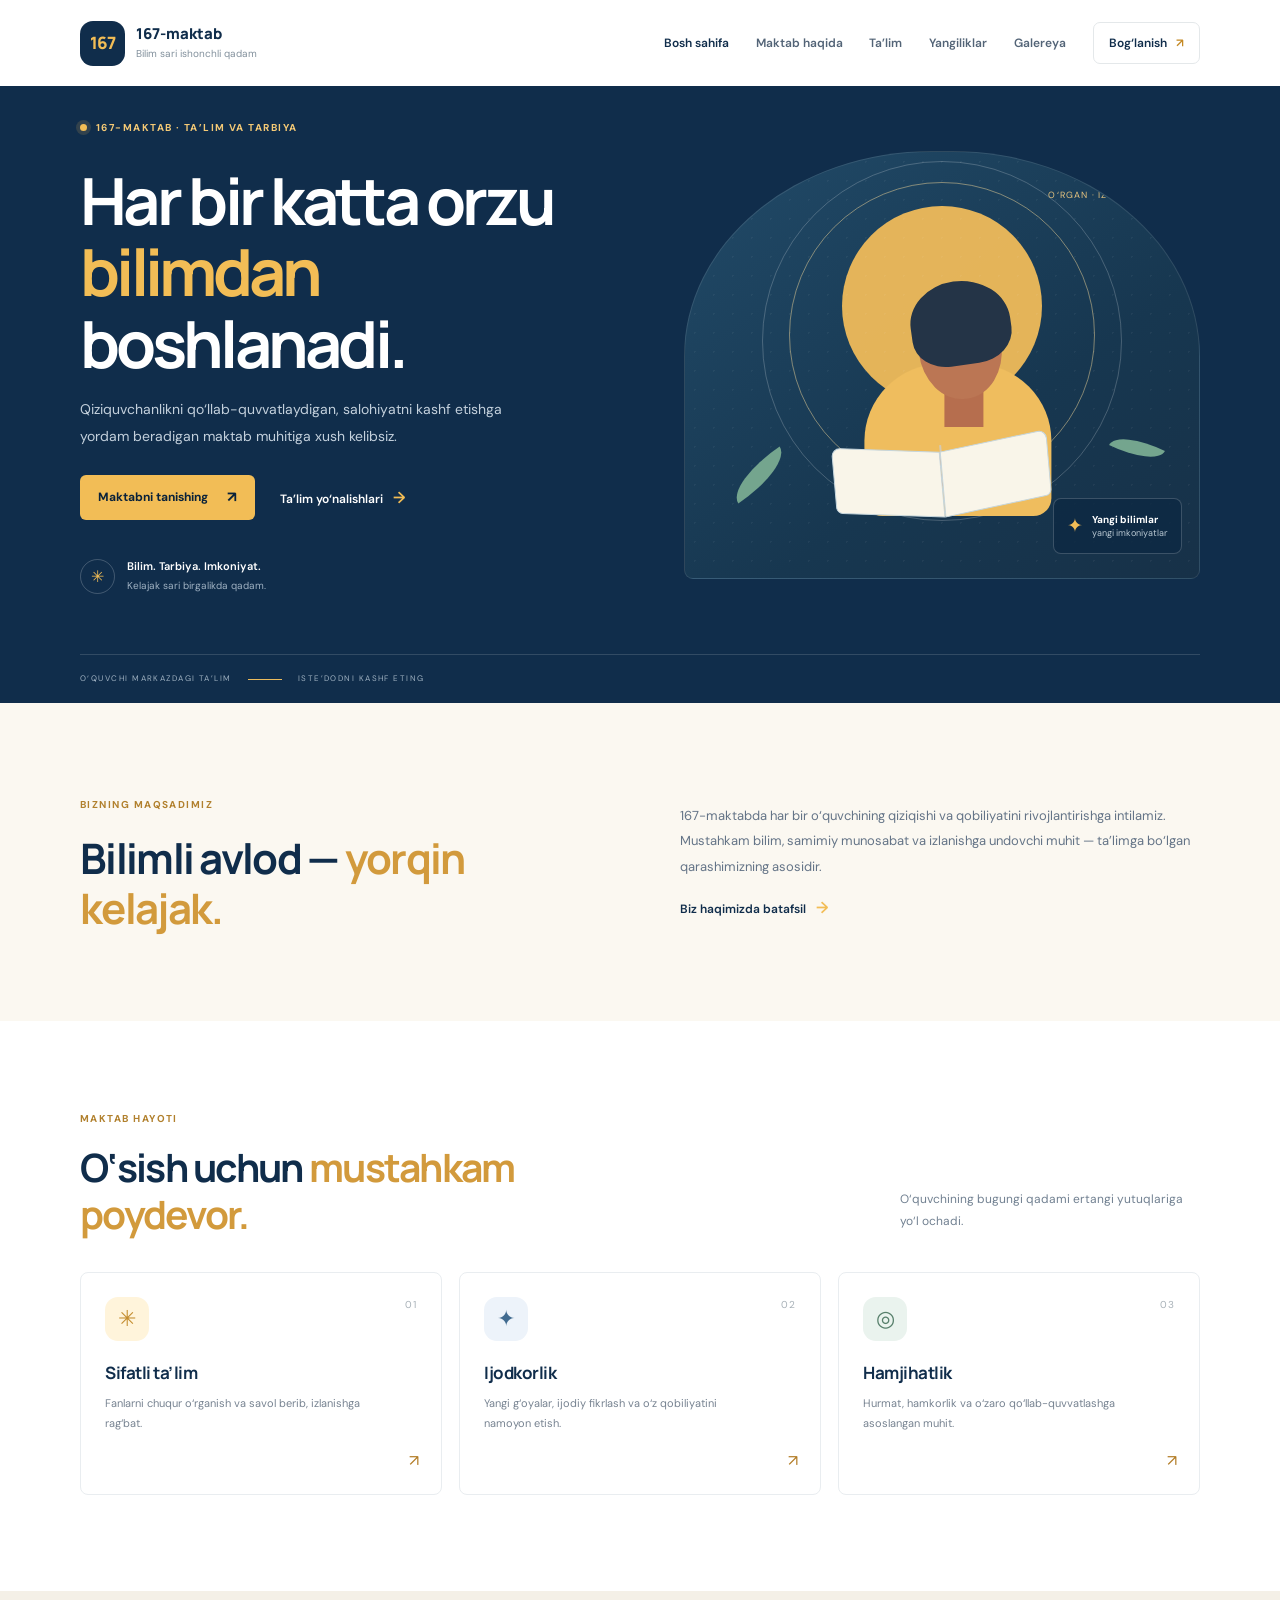
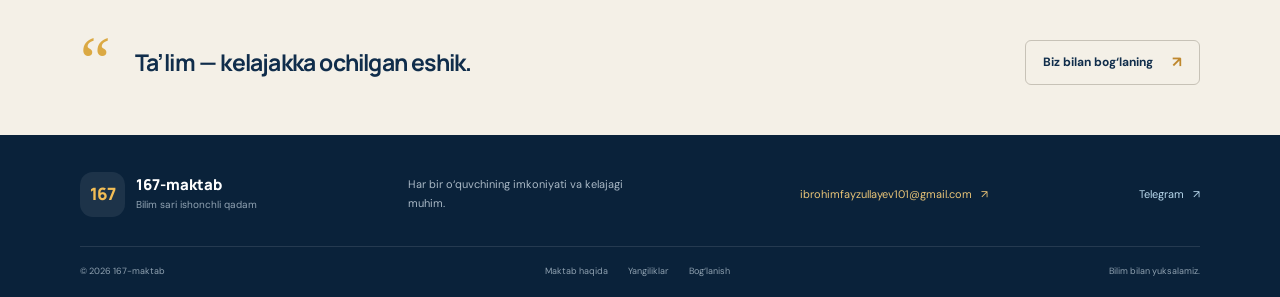
==== index.html @ f27f5467 "167-maktab" ====
<!doctype html>
<html lang="uz">
<head>
  <meta charset="utf-8">
  <meta name="viewport" content="width=device-width, initial-scale=1">
  <meta name="theme-color" content="#102d4b">
  <meta name="description" content="Toshkent shahridagi 167-maktabning rasmiy veb-sayti. Ta'lim, maktab hayoti va bog'lanish ma'lumotlari.">
  <title>167-maktab | Bilim sari ishonchli qadam</title>
  <link rel="preconnect" href="https://fonts.googleapis.com">
  <link rel="preconnect" href="https://fonts.gstatic.com" crossorigin>
  <link href="https://fonts.googleapis.com/css2?family=DM+Sans:wght@400;500;600;700&family=Manrope:wght@400;500;600;700;800&display=swap" rel="stylesheet">
  <link rel="stylesheet" href="styles.css">
  <script src="script.js" defer></script>
</head>
<body>
  <header class="site-header">
    <div class="container header-inner">
      <a class="brand" href="index.html" aria-label="167-maktab bosh sahifasi">
        <span class="brand-mark">167</span>
        <span class="brand-copy"><strong>167-maktab</strong><small>Bilim sari ishonchli qadam</small></span>
      </a>
      <button class="menu-toggle" type="button" aria-label="Menyuni ochish" aria-expanded="false"><span></span><span></span></button>
      <nav class="main-nav" aria-label="Asosiy navigatsiya">
        <a class="active" aria-current="page" href="index.html">Bosh sahifa</a><a href="maktab.html">Maktab haqida</a><a href="talim.html">Ta’lim</a><a href="yangiliklar.html">Yangiliklar</a><a href="galereya.html">Galereya</a><a class="nav-contact" href="boglanish.html">Bog‘lanish <span aria-hidden="true">↗</span></a>
      </nav>
    </div>
  </header>
  <main>
    <section class="hero">
      <div class="hero-grid container">
        <div class="hero-copy">
          <span class="eyebrow"><span class="eyebrow-dot"></span> 167-MAKTAB · TA’LIM VA TARBIYA</span>
          <h1>Har bir katta orzu <em>bilimdan</em> boshlanadi.</h1>
          <p>Qiziquvchanlikni qo‘llab-quvvatlaydigan, salohiyatni kashf etishga yordam beradigan maktab muhitiga xush kelibsiz.</p>
          <div class="hero-actions"><a class="button button-gold" href="maktab.html">Maktabni tanishing <span>↗</span></a><a class="text-link" href="talim.html">Ta’lim yo‘nalishlari <span>→</span></a></div>
          <div class="hero-note"><span class="note-icon">✳</span><span><strong>Bilim. Tarbiya. Imkoniyat.</strong><small>Kelajak sari birgalikda qadam.</small></span></div>
        </div>
        <div class="hero-art" aria-label="Kitob o‘qiyotgan o‘quvchi tasviri" role="img">
          <div class="art-sun"></div><div class="art-orbit orbit-one"></div><div class="art-orbit orbit-two"></div>
          <div class="art-book"><span></span><span></span><span></span></div>
          <div class="art-person"><div class="person-hair"></div><div class="person-head"></div><div class="person-neck"></div><div class="person-body"></div><div class="person-arm"></div></div>
          <div class="art-leaf leaf-one"></div><div class="art-leaf leaf-two"></div>
          <div class="art-label"><span class="label-star">✦</span><span><strong>Yangi bilimlar</strong><small>yangi imkoniyatlar</small></span></div>
          <span class="art-caption">O‘rgan · Izlan · Yuksal</span>
        </div>
      </div>
      <div class="hero-bottom container"><span>O‘QUVCHI MARKAZDAGI TA’LIM</span><span class="bottom-line"></span><span>ISTE’DODNI KASHF ETING</span></div>
    </section>
    <section class="intro-section section-pad">
      <div class="container intro-grid">
        <div><span class="eyebrow eyebrow-dark">BIZNING MAQSADIMIZ</span><h2>Bilimli avlod — <em>yorqin kelajak.</em></h2></div>
        <div class="intro-text"><p>167-maktabda har bir o‘quvchining qiziqishi va qobiliyatini rivojlantirishga intilamiz. Mustahkam bilim, samimiy munosabat va izlanishga undovchi muhit — ta’limga bo‘lgan qarashimizning asosidir.</p><a class="text-link dark-link" href="maktab.html">Biz haqimizda batafsil <span>→</span></a></div>
      </div>
    </section>
    <section class="pillars-section section-pad">
      <div class="container">
        <div class="section-heading"><div><span class="eyebrow eyebrow-dark">MAKTAB HAYOTI</span><h2>O‘sish uchun <em>mustahkam poydevor.</em></h2></div><p>O‘quvchining bugungi qadami ertangi yutuqlariga yo‘l ochadi.</p></div>
        <div class="pillar-grid">
          <article class="pillar-card"><span class="card-number">01</span><div class="pillar-icon icon-book">✳</div><h3>Sifatli ta’lim</h3><p>Fanlarni chuqur o‘rganish va savol berib, izlanishga rag‘bat.</p><a href="talim.html" aria-label="Sifatli ta'lim haqida">↗</a></article>
          <article class="pillar-card"><span class="card-number">02</span><div class="pillar-icon icon-spark">✦</div><h3>Ijodkorlik</h3><p>Yangi g‘oyalar, ijodiy fikrlash va o‘z qobiliyatini namoyon etish.</p><a href="yangiliklar.html" aria-label="Ijodiy maktab hayoti">↗</a></article>
          <article class="pillar-card"><span class="card-number">03</span><div class="pillar-icon icon-community">◎</div><h3>Hamjihatlik</h3><p>Hurmat, hamkorlik va o‘zaro qo‘llab-quvvatlashga asoslangan muhit.</p><a href="maktab.html" aria-label="Maktab qadriyatlari">↗</a></article>
        </div>
      </div>
    </section>
    <section class="quote-band"><div class="container quote-inner"><span class="quote-mark">“</span><blockquote>Ta’lim — kelajakka ochilgan eshik.</blockquote><a class="button button-outline" href="boglanish.html">Biz bilan bog‘laning <span>↗</span></a></div></section>
  </main>
  <footer class="site-footer"><div class="container footer-main"><a class="brand footer-brand" href="index.html"><span class="brand-mark">167</span><span class="brand-copy"><strong>167-maktab</strong><small>Bilim sari ishonchli qadam</small></span></a><p>Har bir o‘quvchining imkoniyati va kelajagi muhim.</p><a class="footer-email" href="mailto:ibrohimfayzullayev101@gmail.com">ibrohimfayzullayev101@gmail.com <span>↗</span></a><a class="footer-telegram" href="https://t.me/mmaktab_167" target="_blank" rel="noopener noreferrer">Telegram <span>↗</span></a></div><div class="container footer-bottom"><span>© <span data-year></span> 167-maktab</span><nav aria-label="Pastki navigatsiya"><a href="maktab.html">Maktab haqida</a><a href="yangiliklar.html">Yangiliklar</a><a href="boglanish.html">Bog‘lanish</a></nav><span>Bilim bilan yuksalamiz.</span></div></footer>
</body>
</html>
---- styles.css ----
:root {
  color-scheme: light;
  --navy: #102d4b;
  --navy-deep: #0a223a;
  --ink: #18324b;
  --muted: #6a7988;
  --gold: #f2bd56;
  --cream: #fbf8f1;
  --line: #e8e4dc;
  --white: #fff;
  --font-body: "DM Sans", sans-serif;
  --font-heading: "Manrope", sans-serif;
}

* { box-sizing: border-box; }
html { scroll-behavior: smooth; }
body { margin: 0; color: var(--ink); background: #fff; font-family: var(--font-body); font-size: 15px; line-height: 1.7; -webkit-font-smoothing: antialiased; }
a { color: inherit; text-decoration: none; }
button, input, select, textarea { font: inherit; }
button, a { -webkit-tap-highlight-color: transparent; }
.container { width: min(1120px, calc(100% - 48px)); margin-inline: auto; }
.site-header { position: relative; z-index: 5; background: #fff; }
.header-inner { min-height: 86px; display: flex; align-items: center; justify-content: space-between; gap: 34px; }
.brand { display: inline-flex; align-items: center; gap: 11px; flex: 0 0 auto; }
.brand-mark { display: grid; width: 45px; height: 45px; place-items: center; border-radius: 13px; background: var(--navy); color: var(--gold); font-family: var(--font-heading); font-size: 17px; font-weight: 800; letter-spacing: -1px; }
.brand-copy { display: grid; line-height: 1.25; }
.brand-copy strong { color: var(--navy); font-family: var(--font-heading); font-size: 15px; font-weight: 800; }
.brand-copy small { margin-top: 4px; color: #82909c; font-size: 10px; }
.main-nav { display: flex; align-items: center; gap: clamp(16px, 2.1vw, 29px); }
.main-nav a { color: #536477; font-size: 12px; font-weight: 600; transition: color .2s ease; }
.main-nav a:hover, .main-nav a.active { color: var(--navy); }
.main-nav .nav-contact { padding: 10px 15px; border: 1px solid #e4e8ea; border-radius: 7px; color: var(--navy); }
.nav-contact span { margin-left: 6px; color: #c48924; }
.menu-toggle { display: none; }
.hero { position: relative; overflow: hidden; background: var(--navy); color: #fff; }
.hero-grid { min-height: 555px; display: grid; grid-template-columns: 1.04fr .96fr; align-items: center; gap: 45px; padding-top: 28px; padding-bottom: 38px; }
.hero-copy { position: relative; z-index: 1; padding-bottom: 22px; }
.eyebrow { display: inline-flex; align-items: center; gap: 9px; color: #f5ca76; font-size: 10px; font-weight: 700; letter-spacing: 1.45px; line-height: 1.5; }
.eyebrow-dot { display: inline-block; width: 7px; height: 7px; border-radius: 50%; background: var(--gold); box-shadow: 0 0 0 4px #f2bd5626; }
h1, h2, h3, p { margin-top: 0; }
h1, h2, h3 { font-family: var(--font-heading); }
.hero h1 { max-width: 610px; margin: 25px 0 17px; font-size: clamp(43px, 5.1vw, 65px); line-height: 1.1; letter-spacing: -3.7px; font-weight: 700; }
h1 em, h2 em { color: var(--gold); font-style: normal; }
.hero-copy > p { max-width: 440px; margin-bottom: 26px; color: #c3d0dc; font-size: 14px; line-height: 1.9; }
.hero-actions { display: flex; align-items: center; gap: 25px; flex-wrap: wrap; }
.button { display: inline-flex; align-items: center; justify-content: center; gap: 19px; min-height: 45px; padding: 0 17px; border: 1px solid transparent; border-radius: 6px; font-size: 12px; font-weight: 700; transition: transform .2s ease, background .2s ease; cursor: pointer; }
.button:hover { transform: translateY(-2px); }
.button span { font-size: 15px; }
.button-gold { background: var(--gold); color: var(--navy-deep); }
.button-gold:hover { background: #ffcf70; }
.text-link { color: #fff; font-size: 12px; font-weight: 600; }
.text-link span { margin-left: 7px; color: var(--gold); font-size: 16px; }
.hero-note { display: flex; align-items: center; gap: 12px; margin-top: 39px; }
.note-icon { display: grid; width: 35px; height: 35px; place-items: center; border: 1px solid #ffffff35; border-radius: 50%; color: var(--gold); font-size: 16px; }
.hero-note > span:last-child { display: grid; line-height: 1.45; }
.hero-note strong { font-size: 11px; font-weight: 600; }
.hero-note small { margin-top: 4px; color: #9fb1c2; font-size: 10px; }
.hero-art { position: relative; height: 428px; overflow: hidden; border: 1px solid #ffffff1a; border-radius: 48% 48% 9px 9px; background: linear-gradient(145deg, #214a68, #173750 62%, #173148); }
.hero-art::after { position: absolute; inset: 0; background-image: radial-gradient(#ffffff21 1px, transparent 1px); background-size: 19px 19px; opacity: .35; content: ""; }
.art-sun { position: absolute; top: 54px; left: 50%; width: 200px; height: 200px; transform: translateX(-50%); border-radius: 50%; background: #f0bb5a; opacity: .95; }
.art-orbit { position: absolute; z-index: 1; left: 50%; border: 1px solid #f7d9997a; border-radius: 50%; transform: translateX(-50%); }
.orbit-one { top: 30px; width: 306px; height: 306px; }
.orbit-two { top: 9px; width: 360px; height: 360px; border-color: #ffffff35; }
.art-person { position: absolute; z-index: 2; bottom: 62px; left: 50%; width: 213px; height: 249px; transform: translateX(-43%); }
.person-body { position: absolute; bottom: 0; left: 14px; width: 187px; height: 152px; border-radius: 77px 77px 18px 18px; background: #efbd5e; }
.person-head { position: absolute; z-index: 2; top: 28px; left: 68px; width: 83px; height: 104px; border-radius: 42% 45% 48% 49%; background: #bb7654; transform: rotate(-7deg); }
.person-hair { position: absolute; z-index: 3; top: 14px; left: 60px; width: 100px; height: 84px; border-radius: 50% 53% 38% 36%; background: #243447; transform: rotate(-8deg); }
.person-neck { position: absolute; z-index: 1; top: 112px; left: 94px; width: 39px; height: 48px; background: #b66e4e; }
.person-arm { position: absolute; z-index: 4; bottom: 34px; left: 24px; width: 168px; height: 30px; border: 12px solid #bb7654; border-radius: 50%; transform: rotate(-14deg); }
.art-book { position: absolute; z-index: 5; bottom: 67px; left: 50%; display: flex; width: 216px; height: 66px; transform: translateX(-50%) rotate(-5deg); }
.art-book span { display: block; width: 50%; height: 100%; border: 1px solid #c6d6dd; background: #f9f5e9; }
.art-book span:first-child { border-radius: 9px 0 0 6px; transform: skewY(7deg); }
.art-book span:last-child { border-radius: 0 9px 6px 0; transform: skewY(-7deg); }
.art-book span:nth-child(2) { position: absolute; left: 50%; width: 2px; height: 67px; border: 0; background: #d5c9b1; }
.art-leaf { position: absolute; z-index: 2; bottom: 91px; width: 66px; height: 24px; border-radius: 100% 0 100% 0; background: #74a58e; transform: rotate(-34deg); }
.leaf-one { left: 41px; }.leaf-two { right: 29px; bottom: 118px; transform: rotate(26deg) scale(.8); }
.art-label { position: absolute; z-index: 6; right: 17px; bottom: 24px; display: flex; align-items: center; gap: 9px; padding: 11px 13px; border: 1px solid #ffffff30; border-radius: 8px; background: #0e2a43d9; }
.label-star { color: var(--gold); font-size: 19px; }
.art-label span:last-child { display: grid; line-height: 1.4; }
.art-label strong { font-size: 10px; }.art-label small { color: #b9c8d2; font-size: 9px; }
.art-caption { position: absolute; z-index: 5; top: 36px; right: 22px; color: #e7c47f; font-size: 9px; letter-spacing: 1.2px; text-transform: uppercase; }
.hero-bottom { display: flex; align-items: center; gap: 16px; height: 49px; border-top: 1px solid #ffffff24; color: #9eb0c0; font-size: 8px; letter-spacing: 1.45px; }
.bottom-line { width: 34px; height: 1px; background: #eabb5d; }
.section-pad { padding: 88px 0; }
.intro-section { background: var(--cream); }
.intro-grid { display: grid; grid-template-columns: 1fr 1fr; align-items: center; gap: 80px; }
.eyebrow-dark { color: #b1802d; }
h2 { color: var(--navy); font-size: clamp(29px, 3.4vw, 42px); line-height: 1.2; letter-spacing: -1.7px; }
.intro-grid h2 { max-width: 400px; margin: 16px 0 0; }
.intro-grid h2 em, .story-copy h2 em, .contact-details h2 em, .section-heading h2 em { color: #d29a3c; }
.intro-text p { margin-bottom: 15px; color: #647487; font-size: 13px; line-height: 1.95; }
.dark-link { color: var(--navy); }
.pillars-section { padding-top: 84px; padding-bottom: 96px; }
.section-heading { display: flex; align-items: end; justify-content: space-between; gap: 40px; margin-bottom: 34px; }
.section-heading h2 { max-width: 570px; margin: 13px 0 0; font-size: clamp(29px, 3.1vw, 39px); }
.section-heading > p, .news-note { max-width: 300px; margin-bottom: 5px; color: #718091; font-size: 12px; line-height: 1.8; }
.pillar-grid { display: grid; grid-template-columns: repeat(3, 1fr); gap: 17px; }
.pillar-card { position: relative; min-height: 223px; padding: 24px; border: 1px solid #e9edf0; border-radius: 8px; background: #fff; transition: transform .2s ease, box-shadow .2s ease; }
.pillar-card:hover, .news-card:hover { transform: translateY(-4px); box-shadow: 0 13px 35px #15345013; }
.card-number { position: absolute; top: 23px; right: 24px; color: #a7b0b7; font-size: 10px; letter-spacing: 1px; }
.pillar-icon { display: grid; width: 44px; height: 44px; place-items: center; border-radius: 13px; font-size: 22px; }
.icon-book { background: #fff4db; color: #c48d2f; }.icon-spark { background: #edf3fa; color: #416b90; }.icon-community { background: #eaf3ee; color: #58806c; }
.pillar-card h3 { margin: 18px 0 7px; color: var(--navy); font-size: 17px; letter-spacing: -.5px; }
.pillar-card p { max-width: 255px; margin: 0; color: #778391; font-size: 11px; line-height: 1.8; }
.pillar-card > a { position: absolute; right: 22px; bottom: 19px; color: #b27b24; font-size: 16px; }
.quote-band { background: #f4f0e7; }
.quote-inner { display: flex; align-items: center; gap: 24px; min-height: 144px; }
.quote-mark { align-self: center; color: #dba943; font-family: Georgia, serif; font-size: 69px; line-height: .7; }
.quote-inner blockquote { flex: 1; margin: 0; color: var(--navy); font-family: var(--font-heading); font-size: 23px; font-weight: 700; letter-spacing: -.8px; }
.button-outline { border-color: #c7c2b7; color: var(--navy); }
.button-outline span { color: #bf882e; }
.site-footer { padding: 37px 0 0; background: var(--navy-deep); color: #fff; }
.footer-main { display: flex; align-items: center; justify-content: space-between; gap: 24px; padding-bottom: 29px; }
.footer-brand .brand-mark { background: #ffffff14; }
.footer-brand .brand-copy strong { color: #fff; }.footer-brand .brand-copy small { color: #91a3b3; }
.footer-main > p { max-width: 240px; margin: 0; color: #a9b8c5; font-size: 11px; }
.footer-email { color: #e9c477; font-size: 11px; }.footer-email span { margin-left: 6px; }
.footer-telegram { color: #b9d9ed; font-size: 11px; }.footer-telegram span { margin-left: 6px; }
.footer-bottom { display: flex; justify-content: space-between; align-items: center; gap: 18px; min-height: 51px; border-top: 1px solid #ffffff1c; color: #8fa1b0; font-size: 9px; }
.footer-bottom nav { display: flex; gap: 20px; }.footer-bottom a:hover { color: #fff; }

/* Interior page headings and content */
.page-hero { overflow: hidden; background: var(--navy); color: #fff; }
.page-hero-inner { position: relative; display: flex; align-items: center; justify-content: space-between; min-height: 248px; padding-top: 18px; padding-bottom: 24px; }
.page-hero h1 { margin: 15px 0 8px; font-size: clamp(38px, 5vw, 54px); letter-spacing: -2.8px; }
.page-hero p { max-width: 545px; margin: 0; color: #c0ced9; font-size: 13px; }
.page-hero-symbol { position: absolute; right: 25px; top: 50%; color: #ffffff0b; font-family: var(--font-heading); font-size: 178px; font-weight: 800; line-height: 1; transform: translateY(-50%) rotate(-13deg); }
.story-grid { display: grid; grid-template-columns: .88fr 1.12fr; align-items: center; gap: 90px; }
.story-visual { position: relative; display: grid; min-height: 365px; place-items: center; overflow: hidden; border-radius: 9px; background: #edf2f3; }
.story-visual::before, .story-visual::after { position: absolute; border: 1px solid #b9c9c9; border-radius: 50%; content: ""; }
.story-visual::before { width: 270px; height: 270px; }.story-visual::after { width: 330px; height: 330px; border-color: #cdd8d7; }
.story-circle { position: relative; z-index: 1; display: grid; width: 168px; height: 168px; align-content: center; justify-items: center; border-radius: 50%; background: var(--navy); color: var(--gold); }
.story-number { font-family: var(--font-heading); font-size: 51px; font-weight: 800; letter-spacing: -4px; line-height: 1.15; }.story-circle > span:last-child { margin-top: 5px; color: #e3eaf0; font-size: 9px; letter-spacing: 2px; }
.story-caption { position: absolute; z-index: 2; right: 14px; bottom: 17px; padding: 7px 10px; border-radius: 4px; background: #fff; color: #657789; font-size: 9px; }
.story-copy h2, .contact-details h2 { margin: 14px 0 17px; font-size: 36px; }
.story-copy p, .contact-details > p { color: #6d7d8c; font-size: 12px; line-height: 2; }
.button-navy { background: var(--navy); color: #fff; }.button-navy:hover { background: #1a4164; }
.story-copy .button { margin-top: 8px; }
.values-section { background: var(--cream); }
.values-grid { display: grid; grid-template-columns: repeat(3, 1fr); gap: 17px; }
.value-card { min-height: 177px; padding: 23px; border: 1px solid #e9e4db; border-radius: 7px; background: #fff; }
.value-card > span, .learning-tag { color: #aa7a2e; font-size: 9px; font-weight: 700; letter-spacing: 1px; }
.value-card h3 { margin: 19px 0 7px; color: var(--navy); font-size: 17px; }.value-card p { margin: 0; color: #788493; font-size: 11px; }
.learning-grid { display: grid; grid-template-columns: repeat(3, 1fr); gap: 17px; }
.learning-card { position: relative; min-height: 285px; padding: 24px; border-radius: 8px; }
.learning-blue { background: #eaf1f5; }.learning-cream { background: #fbf3df; }.learning-green { background: #eaf2ec; }
.learning-icon { display: grid; width: 44px; height: 44px; margin-bottom: 29px; place-items: center; border-radius: 13px; background: #fff9; color: var(--navy); font-family: var(--font-heading); font-size: 20px; font-weight: 800; }
.learning-card h3 { margin: 10px 0 9px; color: var(--navy); font-size: 21px; letter-spacing: -.7px; }.learning-card p { max-width: 260px; color: #657586; font-size: 11px; line-height: 1.85; }
.learning-arrow { position: absolute; right: 24px; bottom: 19px; color: #ae792b; }
.learning-note { background: var(--navy); color: #fff; }
.learning-note-inner { display: flex; align-items: center; gap: 24px; min-height: 192px; padding-top: 28px; padding-bottom: 28px; }
.note-big { display: grid; flex: 0 0 auto; width: 58px; height: 58px; place-items: center; border: 1px solid #f2bd5666; border-radius: 17px; color: var(--gold); font-family: var(--font-heading); font-size: 29px; font-weight: 700; }
.learning-note-inner > div { flex: 1; }.learning-note h2 { margin: 7px 0 4px; color: #fff; font-size: 25px; letter-spacing: -.7px; }.learning-note-inner p { margin: 0; color: #b3c1cd; font-size: 11px; }
.news-grid { display: grid; grid-template-columns: 1.2fr 1fr 1fr; align-items: start; gap: 17px; }
.news-card { overflow: hidden; border: 1px solid #e8ebed; border-radius: 8px; background: #fff; transition: transform .2s ease, box-shadow .2s ease; }
.news-art { position: relative; display: grid; height: 196px; place-items: center; overflow: hidden; }
.news-feature .news-art { height: 225px; }.news-art-reading { background: #eaf0ed; }.news-art-idea { background: #f7efdc; }.news-art-community { background: #e8eef4; }
.news-art-reading::before { position: absolute; bottom: -40px; width: 190px; height: 140px; border-radius: 50% 50% 0 0; background: #d7af69; content: ""; }
.news-art-stamp { position: relative; z-index: 1; display: grid; width: 100px; height: 100px; place-content: center; border: 1px solid #758f80; border-radius: 50%; color: #526c5e; font-family: var(--font-heading); font-size: 17px; font-weight: 800; line-height: 1.2; text-align: center; transform: rotate(-8deg); }
.idea-symbol { color: #ca963b; font-size: 77px; }.community-symbol { color: #47718c; font-size: 76px; }
.news-art-caption { position: absolute; bottom: 13px; left: 15px; color: #526476; font-size: 9px; font-weight: 600; }
.news-content { padding: 19px 19px 21px; }.news-category { color: #a67930; font-size: 8px; font-weight: 700; letter-spacing: 1px; }.news-content h3 { margin: 9px 0 6px; color: var(--navy); font-size: 16px; letter-spacing: -.4px; }.news-content p { margin: 0; color: #748292; font-size: 10px; line-height: 1.85; }
.news-note { font-size: 10px; }
.news-grid + * { margin-top: 0; }
.news-grid ~ .learning-note { margin-top: 0; }
.news-grid .news-card { min-height: 385px; }
.news-grid { margin-bottom: 0; }
.news-grid + .learning-note { margin-top: 88px; }
.news-grid + .learning-note .learning-note-inner { min-height: 170px; }
.contact-hero .page-hero-symbol { font-size: 145px; color: #f2bd5617; }
.contact-section { background: #fbfaf7; }
.contact-grid { display: grid; grid-template-columns: .86fr 1.14fr; align-items: start; gap: 72px; }
.contact-details { position: relative; padding-top: 13px; }
.contact-details h2 { max-width: 330px; }
.contact-details > p { max-width: 360px; }
.contact-email-card { display: flex; align-items: center; gap: 13px; margin-top: 28px; padding: 17px 15px; border: 1px solid #e7e5de; border-radius: 7px; background: #fff; }
.telegram-card { margin-top: 10px; }
.email-icon { display: grid; width: 40px; height: 40px; flex: 0 0 auto; place-items: center; border-radius: 11px; background: #fff3d9; color: #b88229; font-size: 18px; }
.contact-email-card > span:nth-child(2) { display: grid; min-width: 0; line-height: 1.6; }.contact-email-card small { color: #9c7a45; font-size: 8px; font-weight: 700; letter-spacing: .8px; }.contact-email-card strong { overflow-wrap: anywhere; color: var(--navy); font-size: 11px; }
.email-arrow { margin-left: auto; color: #b88229; }
.contact-details .contact-note { margin-top: 13px; font-size: 10px; }
.contact-pattern { position: relative; display: flex; align-items: center; gap: 8px; height: 110px; margin-top: 18px; overflow: hidden; }
.contact-pattern > span { color: #e9e3d8; font-family: var(--font-heading); font-size: 70px; font-weight: 800; letter-spacing: -5px; }
.contact-pattern i { width: 9px; height: 9px; border-radius: 50%; background: #eec767; }.contact-pattern i:nth-child(3) { background: #7c9b87; }.contact-pattern i:nth-child(4) { background: #7794a9; }
.contact-form { padding: 29px; border: 1px solid #e8e5de; border-radius: 9px; background: #fff; box-shadow: 0 16px 55px #192f4409; }
.contact-form h2 { margin: 7px 0 2px; font-size: 26px; letter-spacing: -.8px; }.form-intro { margin-bottom: 20px; color: #83909c; font-size: 10px; }
.contact-form label { display: block; margin: 13px 0 5px; color: #42576a; font-size: 10px; font-weight: 700; }
.contact-form input, .contact-form select, .contact-form textarea { display: block; width: 100%; min-height: 42px; padding: 10px 12px; border: 1px solid #dfe4e7; border-radius: 5px; outline: none; background: #fff; color: var(--ink); font-size: 11px; transition: border-color .2s, box-shadow .2s; }
.contact-form textarea { min-height: 112px; resize: vertical; }.contact-form input::placeholder, .contact-form textarea::placeholder { color: #a7b0b9; }
.contact-form input:focus, .contact-form select:focus, .contact-form textarea:focus { border-color: #869daf; box-shadow: 0 0 0 3px #dbe6ed88; }
.form-submit { width: 100%; margin-top: 18px; }
.form-privacy { margin: 10px 0 0; color: #89949d; font-size: 9px; text-align: center; }
.gallery-grid { display: grid; grid-template-columns: 1.1fr .9fr .9fr; grid-template-rows: 200px 200px; gap: 17px; }
.gallery-tile { position: relative; min-width: 0; margin: 0; overflow: hidden; border-radius: 8px; background: #eff2ef; }
.gallery-tile-large { grid-row: span 2; }.gallery-tile-wide { grid-column: span 2; }
.gallery-illustration { position: absolute; inset: 0; overflow: hidden; }
.gallery-tile figcaption { position: absolute; right: 11px; bottom: 11px; left: 11px; z-index: 3; padding: 8px 10px; border: 1px solid #ffffff8c; border-radius: 5px; background: #ffffffdf; color: var(--navy); font-size: 10px; font-weight: 700; }
.gallery-tile figcaption span { margin-right: 8px; color: #b78330; font-size: 9px; }
.gallery-classroom { background: linear-gradient(145deg, #dae8e5, #a7c2b5); }.gallery-window { position: absolute; top: 33px; left: 50%; width: 135px; height: 120px; border: 9px solid #f6f3e9; background: linear-gradient(145deg, #afc9cb 50%, #9db49c 50%); transform: translateX(-50%); }
.gallery-classroom::before { position: absolute; right: 16%; bottom: 65px; left: 13%; height: 70px; border-radius: 3px; background: #977959; content: ""; }
.gallery-desk { position: absolute; z-index: 1; bottom: 67px; width: 76px; height: 34px; border-radius: 3px; background: #f0ce8d; }.desk-one { left: 17%; }.desk-two { right: 17%; bottom: 88px; transform: scale(.8); }
.gallery-plant { position: absolute; bottom: 111px; left: 11%; color: #547d63; font-size: 34px; }
.gallery-books { background: #e7edf2; }.book { position: absolute; bottom: 60px; left: 50%; width: 83px; height: 118px; border: 5px solid #f5f0df; border-radius: 4px 7px 7px 4px; box-shadow: inset 7px 0 #ffffff55; }.book-a { background: #6a91a1; transform: translateX(-91%) rotate(-8deg); }.book-b { background: #d6a254; transform: translateX(-50%) rotate(3deg); }.book-c { background: #819d83; transform: translateX(-8%) rotate(10deg); }
.book-spark { position: absolute; top: 28px; right: 31px; color: #d4a146; font-size: 24px; }
.gallery-art { background: #f4ead6; }.art-paper { position: absolute; top: 35px; left: 50%; width: 119px; height: 130px; border-radius: 4px; background: #fffdf7; box-shadow: 0 9px 20px #604b2817; transform: translateX(-50%) rotate(-7deg); }.art-paper::before { position: absolute; top: 31px; left: 25px; width: 63px; height: 63px; border: 7px solid #84a18a; border-radius: 50%; content: ""; }.art-pencil { position: absolute; top: 47px; right: 20%; width: 12px; height: 130px; border-radius: 7px; background: #d99452; transform: rotate(27deg); }.art-sun-small { position: absolute; bottom: 45px; left: 17%; width: 25px; height: 25px; border-radius: 50%; background: #edc56a; }
.gallery-team { background: #dce8ec; }.team-person { position: absolute; bottom: 46px; width: 67px; height: 118px; border-radius: 45px 45px 12px 12px; }.team-person::before { position: absolute; top: -30px; left: 14px; width: 40px; height: 40px; border-radius: 50%; background: #b77d5d; content: ""; }.team-one { left: 18%; background: #dca94f; }.team-two { left: 42%; height: 140px; background: #627e95; }.team-three { right: 17%; background: #72947b; }.team-heart { position: absolute; top: 24px; left: 48%; color: #b48536; font-size: 28px; }
.gallery-journey { background: linear-gradient(112deg, #e9d8ad 0 36%, #d3e1dc 36% 100%); }.journey-star { position: absolute; top: 27px; left: 15%; color: #b38335; font-size: 38px; }.journey-path { position: absolute; right: 18%; bottom: 23px; left: 19%; height: 77px; border-top: 2px dashed #789183; border-radius: 50%; transform: rotate(-7deg); }.journey-flag { position: absolute; top: 33px; right: 22%; display: grid; width: 60px; height: 60px; place-items: center; border-radius: 50%; background: var(--navy); color: var(--gold); font-family: var(--font-heading); font-size: 17px; font-weight: 800; }
.gallery-disclaimer { margin: 16px 0 0; color: #8a949e; font-size: 10px; }

@media (max-width: 920px) {
  .header-inner { gap: 15px; }.main-nav { gap: 13px; }.main-nav a { font-size: 10px; }.main-nav .nav-contact { padding: 8px 10px; }
  .hero-grid { gap: 25px; }.hero-art { height: 380px; }.art-person { transform: translateX(-43%) scale(.9); transform-origin: bottom center; }
  .story-grid { gap: 45px; }.contact-grid { gap: 38px; }
}
@media (max-width: 700px) {
  .container { width: min(100% - 36px, 520px); }
  .header-inner { min-height: 72px; }.brand-mark { width: 40px; height: 40px; }.brand-copy small { font-size: 9px; }
  .menu-toggle { display: flex; width: 40px; height: 40px; flex-direction: column; align-items: center; justify-content: center; gap: 6px; border: 1px solid #e4e8ea; border-radius: 7px; background: #fff; cursor: pointer; }
  .menu-toggle span { width: 17px; height: 1.5px; background: var(--navy); transition: transform .2s ease; }
  .menu-toggle[aria-expanded="true"] span:first-child { transform: translateY(3.75px) rotate(45deg); }.menu-toggle[aria-expanded="true"] span:last-child { transform: translateY(-3.75px) rotate(-45deg); }
  .main-nav { position: absolute; top: 71px; right: 0; left: 0; display: none; align-items: stretch; gap: 0; padding: 9px 18px 15px; border-top: 1px solid #edf0f1; background: #fff; box-shadow: 0 15px 22px #102d4b12; }
  .main-nav.is-open { display: flex; flex-direction: column; }.main-nav a { padding: 11px 5px; font-size: 12px; }.main-nav .nav-contact { margin-top: 5px; text-align: center; }
  .hero-grid { min-height: auto; grid-template-columns: 1fr; gap: 29px; padding-top: 60px; padding-bottom: 29px; }
  .hero-copy { padding-bottom: 0; }.hero h1 { max-width: 500px; margin: 20px 0 13px; font-size: clamp(43px, 11vw, 59px); letter-spacing: -2.8px; }.hero-copy > p { max-width: 465px; font-size: 13px; }
  .hero-note { margin-top: 25px; }.hero-art { width: min(100%, 450px); height: 355px; justify-self: center; }.art-sun { top: 34px; width: 185px; height: 185px; }.orbit-one { top: 14px; width: 284px; height: 284px; }.orbit-two { top: -5px; width: 330px; height: 330px; }.art-person { bottom: 39px; transform: translateX(-43%) scale(.82); transform-origin: bottom center; }.art-book { bottom: 48px; transform: translateX(-50%) rotate(-5deg) scale(.9); }.art-label { bottom: 13px; }.art-caption { top: 21px; }
  .hero-bottom { height: 43px; font-size: 7px; gap: 10px; }
  .section-pad { padding: 62px 0; }.intro-grid, .story-grid, .contact-grid { grid-template-columns: 1fr; gap: 29px; }.intro-grid { gap: 17px; }.intro-grid h2 { margin-top: 11px; }.intro-text p { margin-bottom: 11px; }
  .section-heading { display: block; margin-bottom: 23px; }.section-heading h2 { margin-top: 11px; }.section-heading > p, .news-note { margin: 11px 0 0; }
  .pillar-grid, .values-grid, .learning-grid { grid-template-columns: 1fr; gap: 12px; }.pillar-card { min-height: 197px; }.value-card { min-height: 150px; }.learning-card { min-height: 238px; }
  .quote-inner { min-height: 155px; flex-wrap: wrap; gap: 11px 16px; padding-top: 22px; padding-bottom: 22px; }.quote-mark { font-size: 52px; }.quote-inner blockquote { font-size: 18px; }.quote-inner .button { width: 100%; min-height: 41px; }
  .footer-main { align-items: flex-start; flex-direction: column; gap: 15px; padding-bottom: 22px; }.footer-main > p { margin: 0; }.footer-bottom { align-items: flex-start; flex-wrap: wrap; padding-top: 13px; padding-bottom: 13px; }.footer-bottom nav { order: 3; width: 100%; justify-content: space-between; }
  .page-hero-inner { min-height: 220px; }.page-hero h1 { max-width: 380px; font-size: 42px; letter-spacing: -2px; }.page-hero p { max-width: 390px; font-size: 12px; }.page-hero-symbol { right: -7px; font-size: 117px; }
  .story-visual { min-height: 265px; }.story-visual::before { width: 210px; height: 210px; }.story-visual::after { width: 260px; height: 260px; }.story-circle { width: 135px; height: 135px; }.story-number { font-size: 43px; }.story-copy h2, .contact-details h2 { font-size: 32px; }
  .learning-note-inner { align-items: flex-start; flex-wrap: wrap; gap: 13px; padding-top: 27px; padding-bottom: 27px; }.note-big { width: 43px; height: 43px; border-radius: 13px; font-size: 22px; }.learning-note-inner > div { flex: 1 1 calc(100% - 58px); }.learning-note h2 { font-size: 20px; }.learning-note-inner .button { width: 100%; }
  .news-grid { grid-template-columns: 1fr; gap: 13px; }.news-grid .news-card { min-height: auto; }.news-art, .news-feature .news-art { height: 195px; }.news-grid + .learning-note { margin-top: 62px; }
  .contact-grid { gap: 27px; }.contact-pattern { display: none; }.contact-form { padding: 21px 17px; }.contact-email-card { gap: 9px; padding: 13px 10px; }.contact-email-card strong { font-size: 10px; }
  .gallery-grid { grid-template-columns: 1fr 1fr; grid-template-rows: 190px 160px 160px; gap: 11px; }.gallery-tile-large { grid-row: span 2; }.gallery-tile-wide { grid-column: span 2; }.gallery-tile figcaption { right: 7px; bottom: 7px; left: 7px; padding: 7px; font-size: 9px; }
}
@media (prefers-reduced-motion: reduce) {
  *, *::before, *::after { scroll-behavior: auto !important; transition-duration: .01ms !important; animation-duration: .01ms !important; }
}
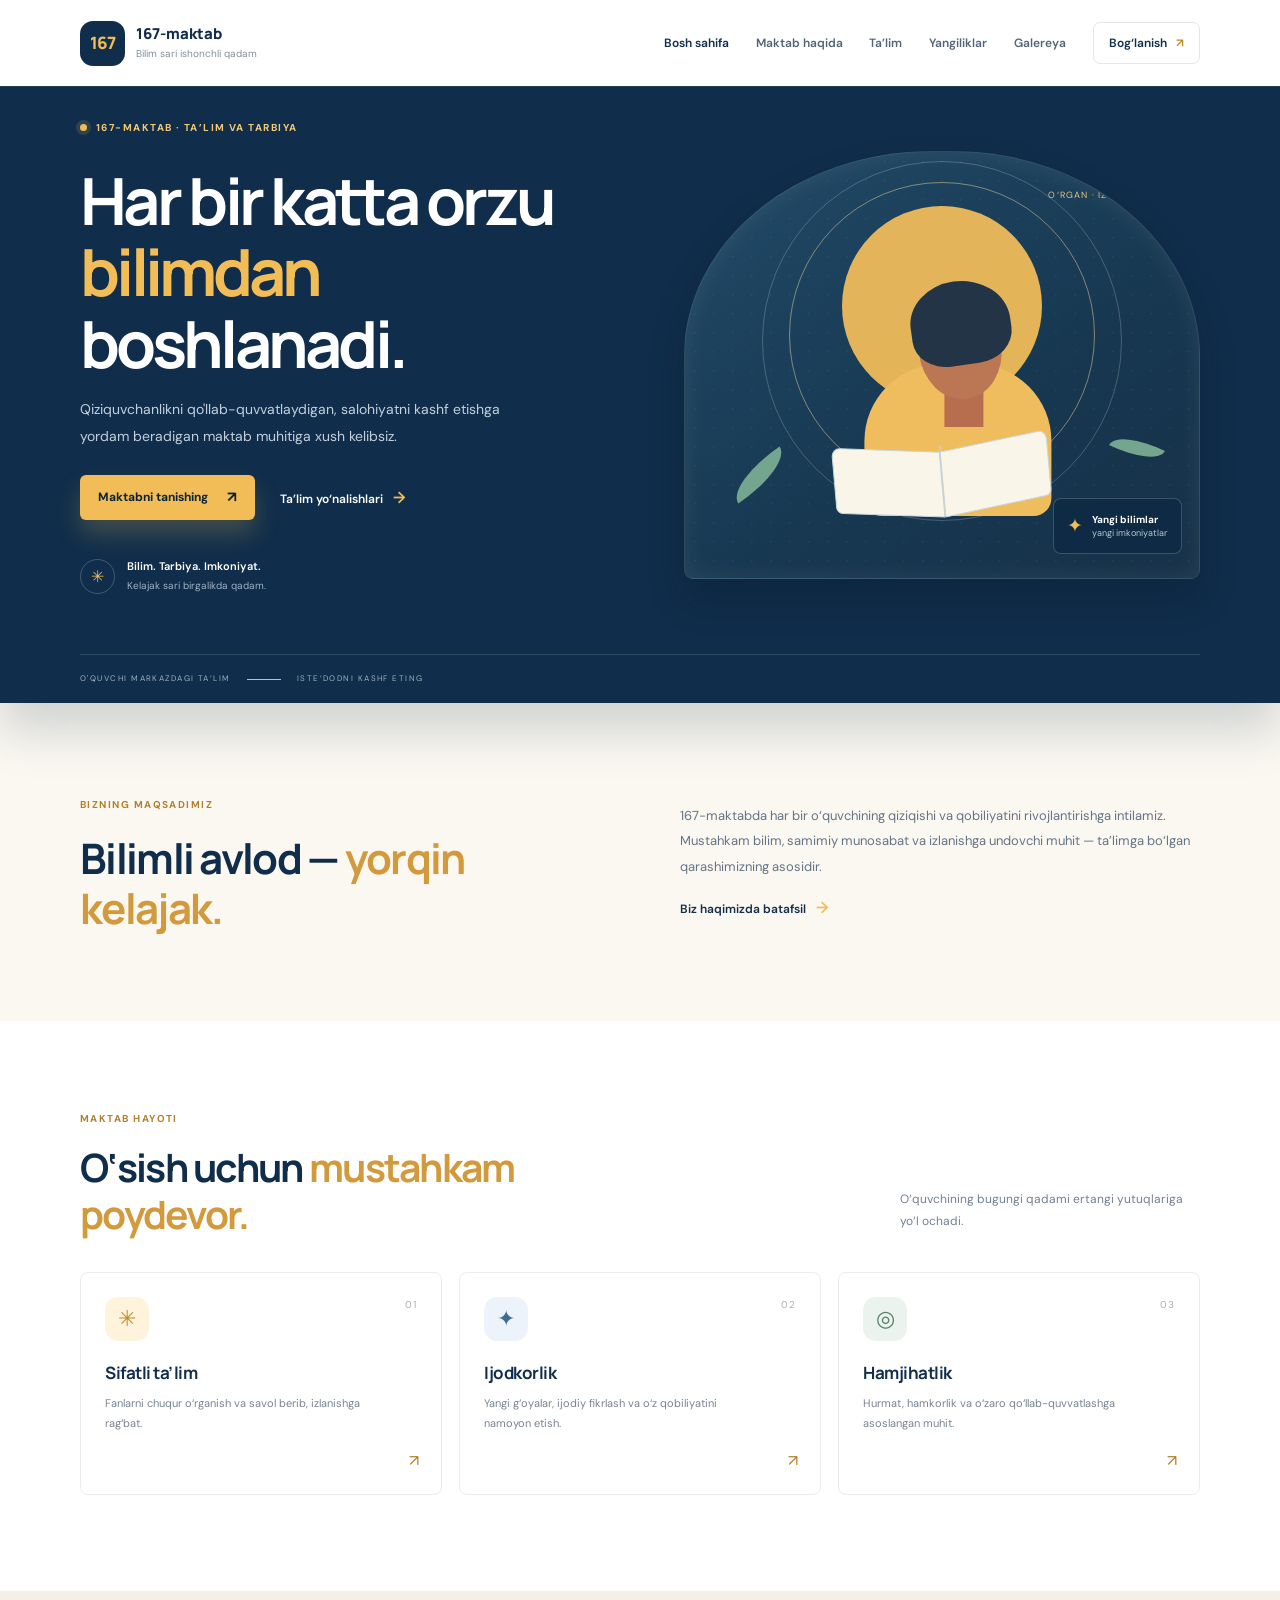
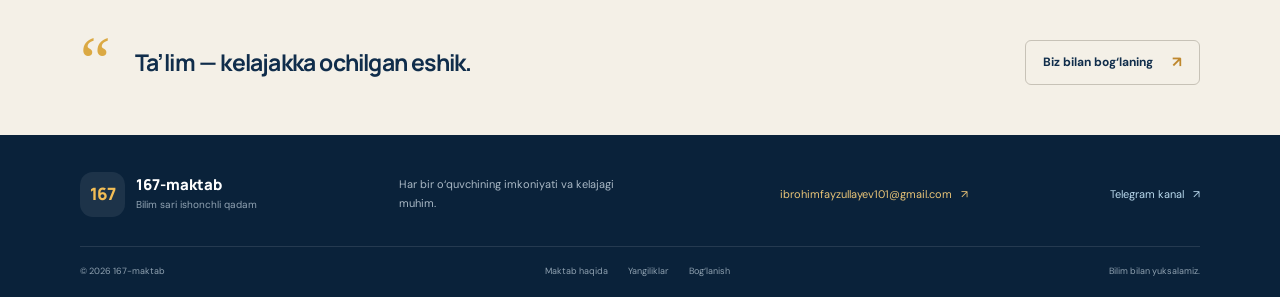
==== commit 0d43e5f2: "sayt tayyor" ====
--- a/index.html
+++ b/index.html
@@ -4,6 +4,7 @@
   <meta charset="utf-8">
   <meta name="viewport" content="width=device-width, initial-scale=1">
   <meta name="theme-color" content="#102d4b">
+  <link rel="icon" type="image/jpeg" href="images/2026-10-12%2016.40.06.jpg">
   <meta name="description" content="Toshkent shahridagi 167-maktabning rasmiy veb-sayti. Ta'lim, maktab hayoti va bog'lanish ma'lumotlari.">
   <title>167-maktab | Bilim sari ishonchli qadam</title>
   <link rel="preconnect" href="https://fonts.googleapis.com">
@@ -31,7 +32,7 @@
         <div class="hero-copy">
           <span class="eyebrow"><span class="eyebrow-dot"></span> 167-MAKTAB · TA’LIM VA TARBIYA</span>
           <h1>Har bir katta orzu <em>bilimdan</em> boshlanadi.</h1>
-          <p>Qiziquvchanlikni qo‘llab-quvvatlaydigan, salohiyatni kashf etishga yordam beradigan maktab muhitiga xush kelibsiz.</p>
+          <p>Qiziquvchanlikni qo'llab-quvvatlaydigan, salohiyatni kashf etishga yordam beradigan maktab muhitiga xush kelibsiz.</p>
           <div class="hero-actions"><a class="button button-gold" href="maktab.html">Maktabni tanishing <span>↗</span></a><a class="text-link" href="talim.html">Ta’lim yo‘nalishlari <span>→</span></a></div>
           <div class="hero-note"><span class="note-icon">✳</span><span><strong>Bilim. Tarbiya. Imkoniyat.</strong><small>Kelajak sari birgalikda qadam.</small></span></div>
         </div>
@@ -44,7 +45,7 @@
           <span class="art-caption">O‘rgan · Izlan · Yuksal</span>
         </div>
       </div>
-      <div class="hero-bottom container"><span>O‘QUVCHI MARKAZDAGI TA’LIM</span><span class="bottom-line"></span><span>ISTE’DODNI KASHF ETING</span></div>
+      <div class="hero-bottom container"><span>O'QUVCHI MARKAZDAGI TA’LIM</span><span class="bottom-line"></span><span>ISTE’DODNI KASHF ETING</span></div>
     </section>
     <section class="intro-section section-pad">
       <div class="container intro-grid">
@@ -64,6 +65,6 @@
     </section>
     <section class="quote-band"><div class="container quote-inner"><span class="quote-mark">“</span><blockquote>Ta’lim — kelajakka ochilgan eshik.</blockquote><a class="button button-outline" href="boglanish.html">Biz bilan bog‘laning <span>↗</span></a></div></section>
   </main>
-  <footer class="site-footer"><div class="container footer-main"><a class="brand footer-brand" href="index.html"><span class="brand-mark">167</span><span class="brand-copy"><strong>167-maktab</strong><small>Bilim sari ishonchli qadam</small></span></a><p>Har bir o‘quvchining imkoniyati va kelajagi muhim.</p><a class="footer-email" href="mailto:ibrohimfayzullayev101@gmail.com">ibrohimfayzullayev101@gmail.com <span>↗</span></a><a class="footer-telegram" href="https://t.me/mmaktab_167" target="_blank" rel="noopener noreferrer">Telegram <span>↗</span></a></div><div class="container footer-bottom"><span>© <span data-year></span> 167-maktab</span><nav aria-label="Pastki navigatsiya"><a href="maktab.html">Maktab haqida</a><a href="yangiliklar.html">Yangiliklar</a><a href="boglanish.html">Bog‘lanish</a></nav><span>Bilim bilan yuksalamiz.</span></div></footer>
+  <footer class="site-footer"><div class="container footer-main"><a class="brand footer-brand" href="index.html"><span class="brand-mark">167</span><span class="brand-copy"><strong>167-maktab</strong><small>Bilim sari ishonchli qadam</small></span></a><p>Har bir o‘quvchining imkoniyati va kelajagi muhim.</p><a class="footer-email" href="mailto:ibrohimfayzullayev101@gmail.com">ibrohimfayzullayev101@gmail.com <span>↗</span></a><a class="footer-telegram" href="https://t.me/mmaktab_167" target="_blank" rel="noopener noreferrer">Telegram kanal <span>↗</span></a></div><div class="container footer-bottom"><span>© <span data-year></span> 167-maktab</span><nav aria-label="Pastki navigatsiya"><a href="maktab.html">Maktab haqida</a><a href="yangiliklar.html">Yangiliklar</a><a href="boglanish.html">Bog‘lanish</a></nav><span>Bilim bilan yuksalamiz.</span></div></footer>
 </body>
 </html>
--- a/styles.css
+++ b/styles.css
@@ -32,7 +32,7 @@
 .main-nav .nav-contact { padding: 10px 15px; border: 1px solid #e4e8ea; border-radius: 7px; color: var(--navy); }
 .nav-contact span { margin-left: 6px; color: #c48924; }
 .menu-toggle { display: none; }
-.hero { position: relative; overflow: hidden; background: var(--navy); color: #fff; }
+.hero { position: relative; overflow: hidden; background: var(--navy); color: #fff; box-shadow: inset 0 1px 0 rgba(255,255,255,.08), 0 28px 45px rgba(16,45,75,.18); }
 .hero-grid { min-height: 555px; display: grid; grid-template-columns: 1.04fr .96fr; align-items: center; gap: 45px; padding-top: 28px; padding-bottom: 38px; }
 .hero-copy { position: relative; z-index: 1; padding-bottom: 22px; }
 .eyebrow { display: inline-flex; align-items: center; gap: 9px; color: #f5ca76; font-size: 10px; font-weight: 700; letter-spacing: 1.45px; line-height: 1.5; }
@@ -46,8 +46,8 @@
 .button { display: inline-flex; align-items: center; justify-content: center; gap: 19px; min-height: 45px; padding: 0 17px; border: 1px solid transparent; border-radius: 6px; font-size: 12px; font-weight: 700; transition: transform .2s ease, background .2s ease; cursor: pointer; }
 .button:hover { transform: translateY(-2px); }
 .button span { font-size: 15px; }
-.button-gold { background: var(--gold); color: var(--navy-deep); }
-.button-gold:hover { background: #ffcf70; }
+.button-gold { background: var(--gold); color: var(--navy-deep); box-shadow: 0 14px 24px rgba(242, 189, 86, .22); }
+.button-gold:hover { background: #ffcf70; box-shadow: 0 18px 30px rgba(242, 189, 86, .32); }
 .text-link { color: #fff; font-size: 12px; font-weight: 600; }
 .text-link span { margin-left: 7px; color: var(--gold); font-size: 16px; }
 .hero-note { display: flex; align-items: center; gap: 12px; margin-top: 39px; }
@@ -55,7 +55,7 @@
 .hero-note > span:last-child { display: grid; line-height: 1.45; }
 .hero-note strong { font-size: 11px; font-weight: 600; }
 .hero-note small { margin-top: 4px; color: #9fb1c2; font-size: 10px; }
-.hero-art { position: relative; height: 428px; overflow: hidden; border: 1px solid #ffffff1a; border-radius: 48% 48% 9px 9px; background: linear-gradient(145deg, #214a68, #173750 62%, #173148); }
+.hero-art { position: relative; height: 428px; overflow: hidden; border: 1px solid #ffffff1a; border-radius: 48% 48% 9px 9px; background: linear-gradient(145deg, #214a68, #173750 62%, #173148); box-shadow: inset 0 0 24px rgba(255,255,255,.08), 0 20px 36px rgba(6, 18, 32, .22); }
 .hero-art::after { position: absolute; inset: 0; background-image: radial-gradient(#ffffff21 1px, transparent 1px); background-size: 19px 19px; opacity: .35; content: ""; }
 .art-sun { position: absolute; top: 54px; left: 50%; width: 200px; height: 200px; transform: translateX(-50%); border-radius: 50%; background: #f0bb5a; opacity: .95; }
 .art-orbit { position: absolute; z-index: 1; left: 50%; border: 1px solid #f7d9997a; border-radius: 50%; transform: translateX(-50%); }
